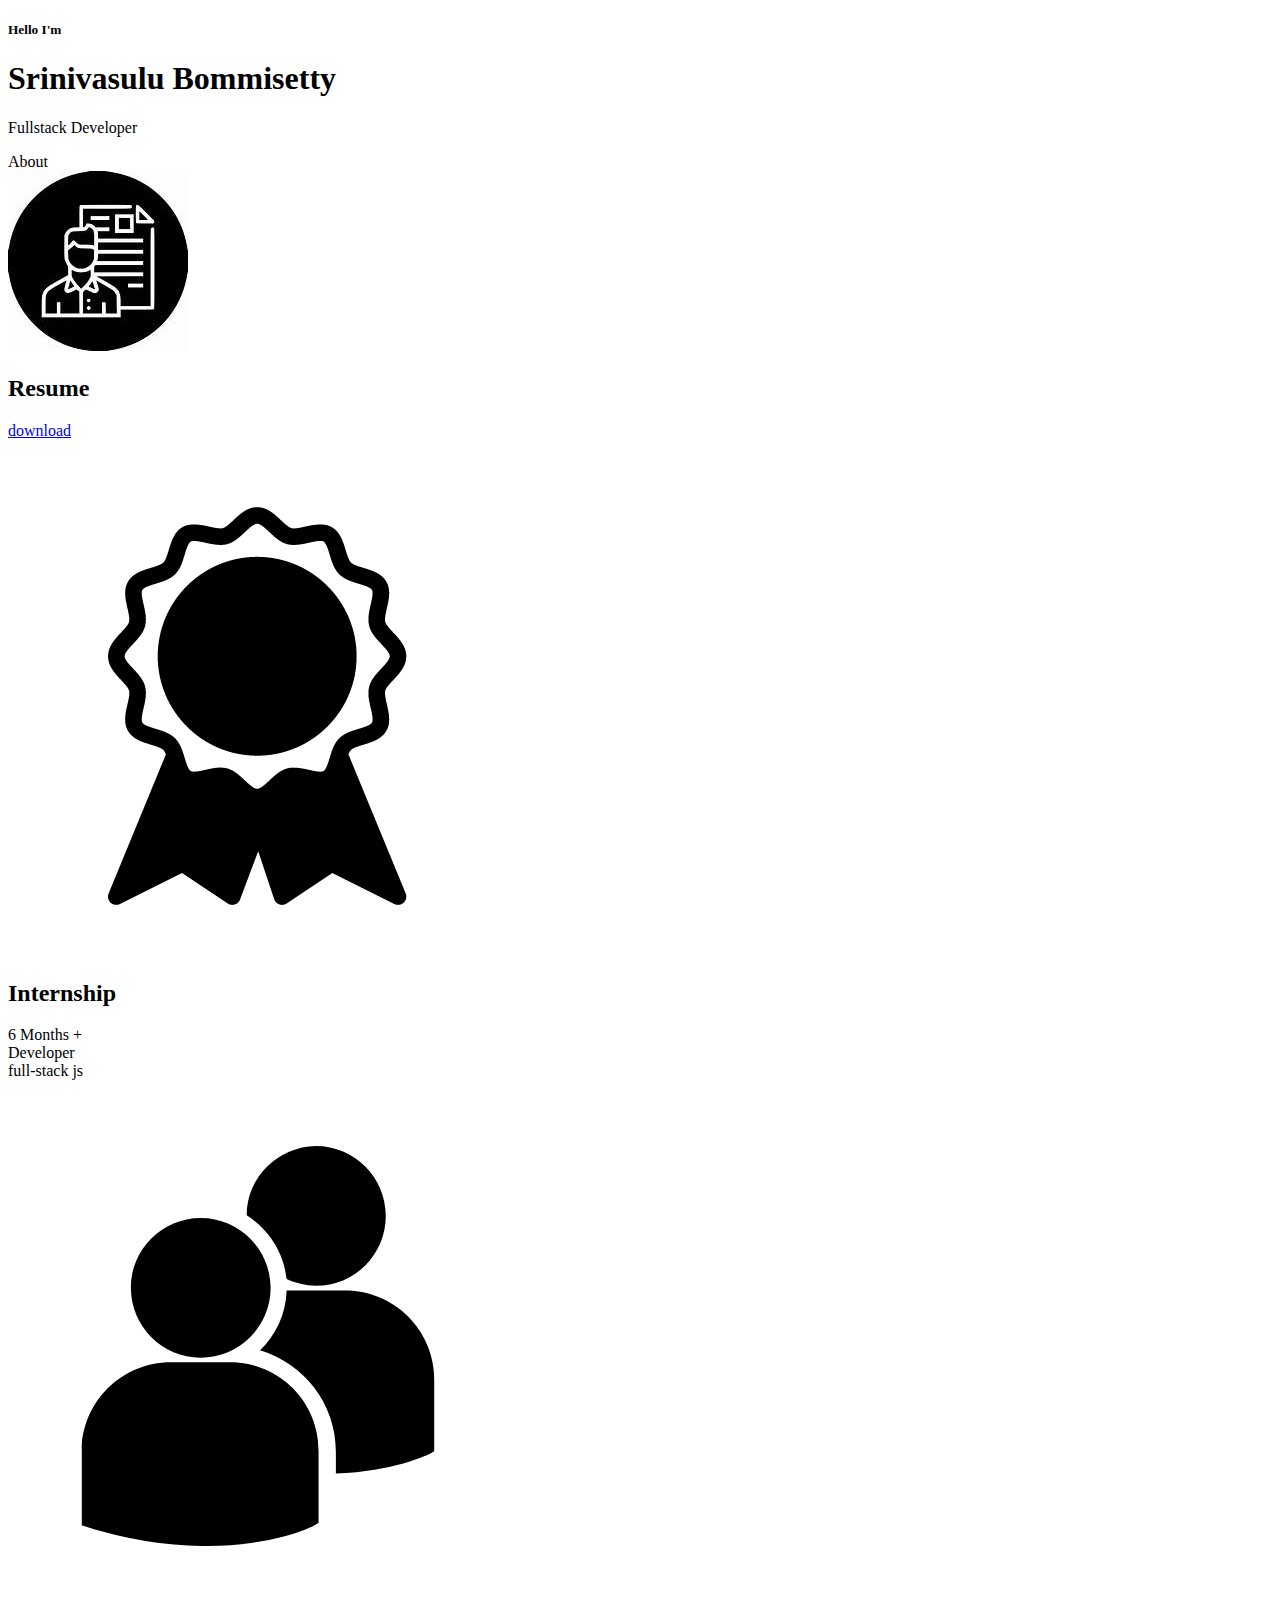
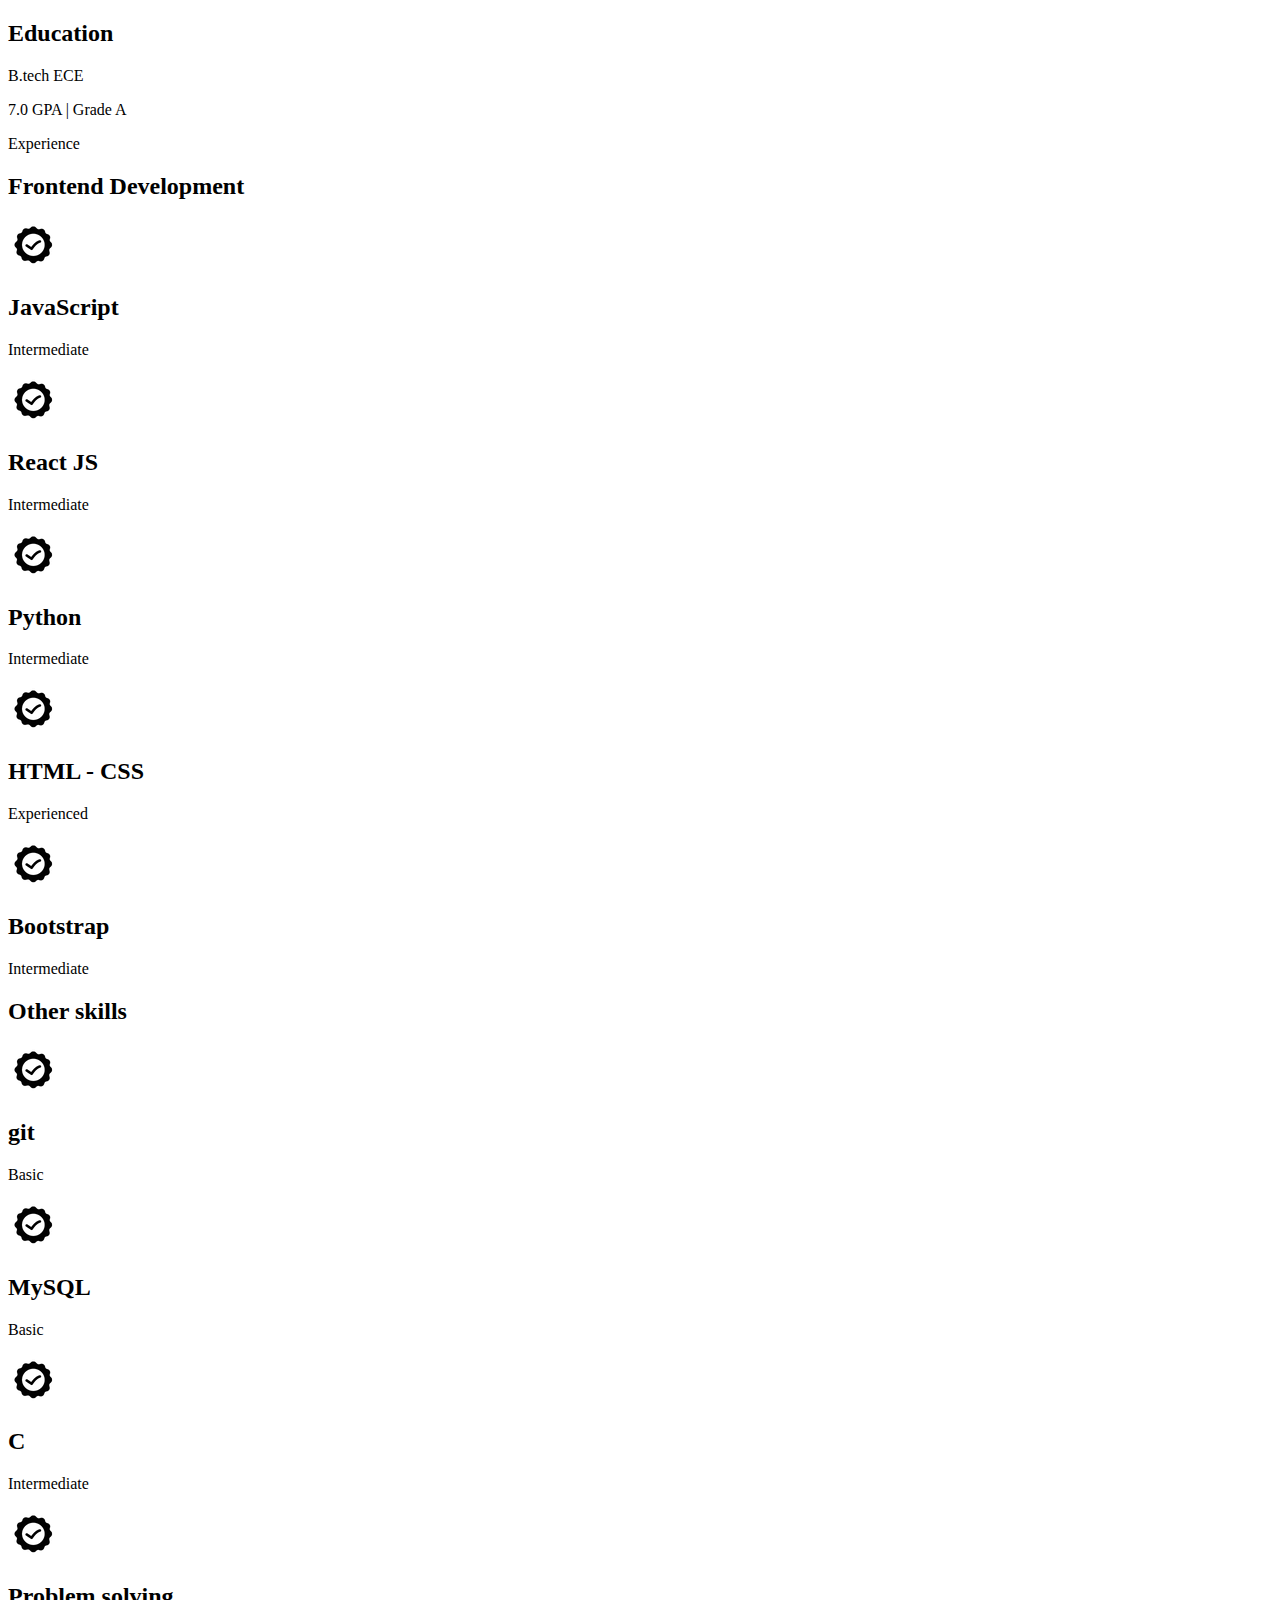
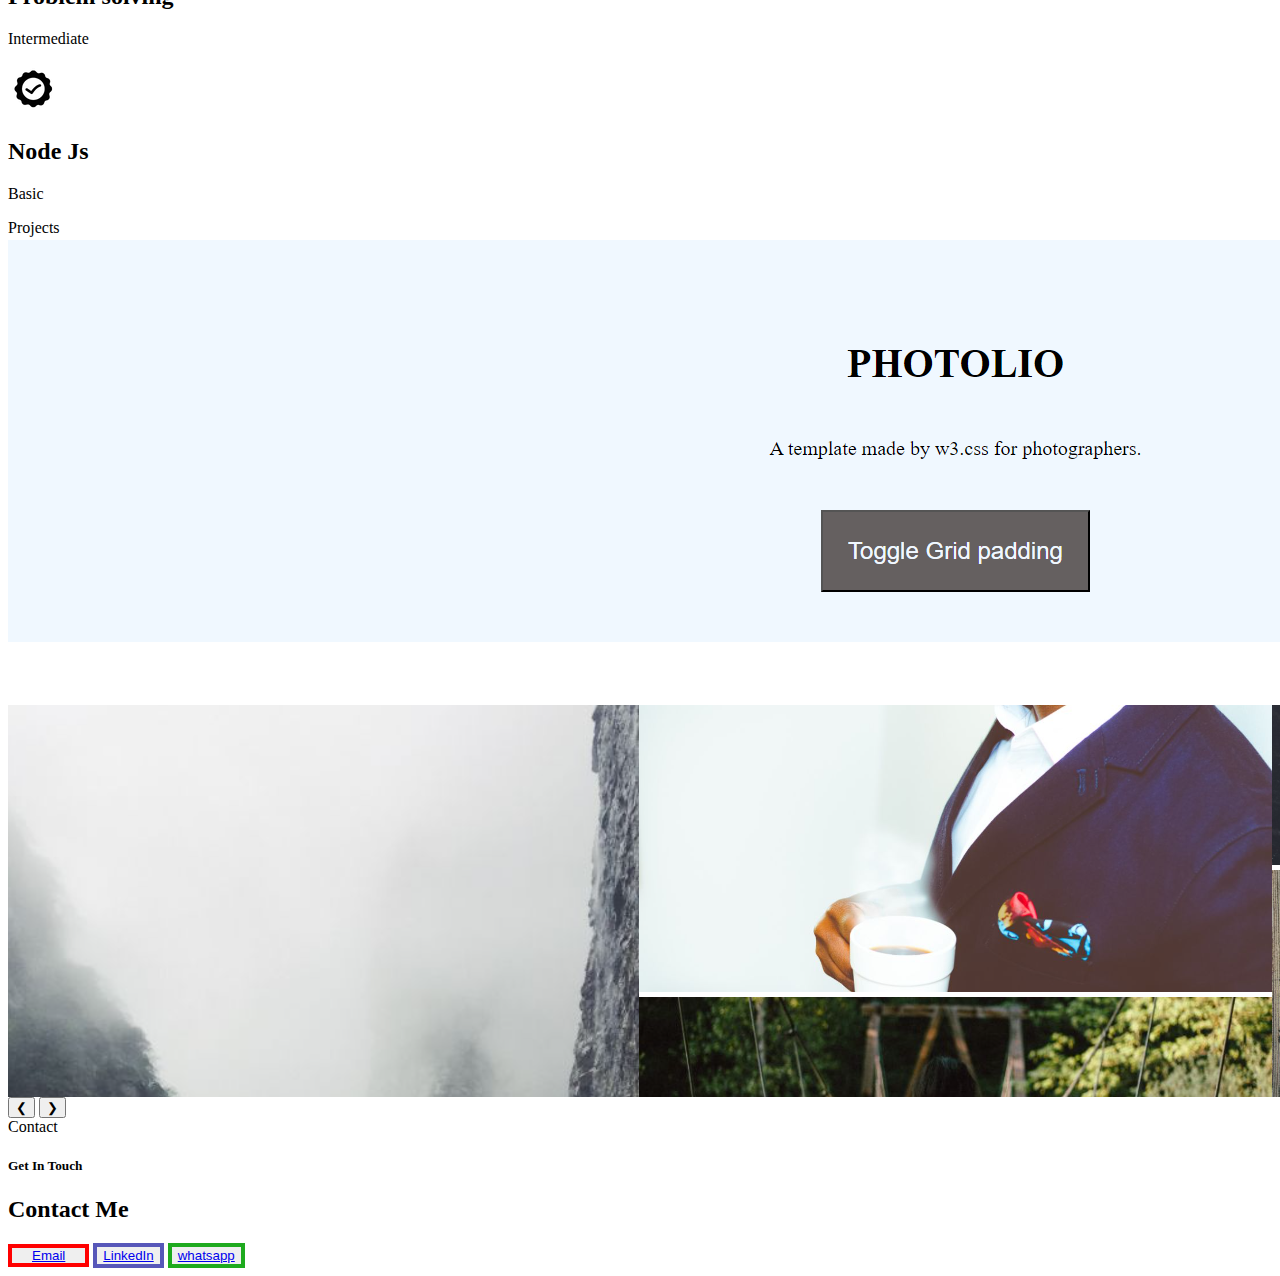
==== index.html @ ca57e783 "pushing portfolio" ====
<!DOCTYPE html>
<html lang="en">

<head>
  <meta charset="UTF-8" />
  <meta http-equiv="X-UA-Compatible" content="IE=edge" />
  <meta name="viewport" content="width=device-width, initial-scale=1.0" />
  <title>srinu portfolio</title>
  <!-- <link rel="stylesheet" href="./css/animation-classes.css" /> -->
  <link rel="icon" type="image/x-icon" href="./assets/icons/favicon.ico" />
  <script src="./js/animation.js" defer></script>
  <script src="./js/color-mode.js" defer></script>
  <script src="./js/project-slideshow.js" defer></script>
  <link rel="stylesheet" href="./css/style.css" />
  <link rel="stylesheet" href="./css/animation.css" />
  <link rel="stylesheet" href="./css/color-mode.css" />
</head>
<!-- Google tag (gtag.js) -->
<script async src="https://www.googletagmanager.com/gtag/js?id=G-M9TJG85XNM"></script>
<script>
  window.dataLayer = window.dataLayer || [];
  function gtag(){dataLayer.push(arguments);}
  gtag('js', new Date());

  gtag('config', 'G-M9TJG85XNM');
</script>




<body> 
  <div id="hero">
    <h5>Hello I'm</h5>
    <h1>Srinivasulu Bommisetty</h1>
    <p>Fullstack Developer</p>

    <div id="hero__animation">
      <div id="hero__animation__img"></div>
    </div>
  </div>


  <nav id="grid">
    <div id="grid__tl">
      <div id="grid__tl__btn">About</div>
      <div id="grid__tl__content">
        <div class="cards">


          <div class="cards__content">
            <article>
              <img src="./assets/icons/th.jpeg" alt="Education icon" class="icon" />
              <h2>Resume</h2>
              
                <p class="dwn"><a href="./assets/icons/bommisetty_srinivasulu.pdf" class="Download" download="./assets/icons/bommisetty_srinivasulu.pdf">download</a></p>
              </a>
            </article>
          </div>

          <div class="cards__content">
            <article>
              <img src="./assets/icons/experience.png" alt="Experience icon" class="icon" />
              <h2>Internship</h2>
              <p>
                6 Months + <br />
                Developer <br />
                full-stack js
              </p>
            </article>
          </div>

          <div class="cards__content">
            <article>
              <img src="./assets/icons/education.png" alt="Education icon" class="icon" />
              <h2>Education</h2>
              <p>B.tech ECE</p>
              <p>7.0 GPA | Grade A</p>
            </article>
          </div>

        </div>
      </div>
    </div>


    <div id="grid__tr">
      <div id="grid__tr__btn">Experience</div>
      <div id="grid__tr__content">
        <div class="cards experience">


          <article class="experience__skill">
            <h2>Frontend Development</h2>
   
            <div>
              <img src="./assets/icons/checkmark.png" alt="Checkmark icon" class="icon" />
              <div>
                <h2>JavaScript</h2>
                <p>Intermediate</p>
              </div>
            </div>

            <div>
              <img src="./assets/icons/checkmark.png" alt="Checkmark icon" class="icon" />
              <div>
                <h2>React JS</h2>
                <p>Intermediate</p>
              </div>
            </div>

            <div>
              <img src="./assets/icons/checkmark.png" alt="Checkmark icon" class="icon" />
              <div>
                <h2>Python</h2>
                <p>Intermediate</p>
              </div>
            </div>

            <div>
              <img src="./assets/icons/checkmark.png" alt="Checkmark icon" class="icon" />
              <div>
                <h2>HTML - CSS</h2>
                <p>Experienced</p>
              </div>
            </div>

            <div>
              <img src="./assets/icons/checkmark.png" alt="Checkmark icon" class="icon" />
              <div>
                <h2>Bootstrap</h2>
                <p>Intermediate</p>
              </div>
            </div>


          </article>
          <article class="experience__skill">
            <h2>Other skills</h2>

            <div>
              <img src="./assets/icons/checkmark.png" alt="Checkmark icon" class="icon" />
              <div>
                <h2>git</h2>
                <p>Basic</p>
              </div>
            </div>

            <div>
              <img src="./assets/icons/checkmark.png" alt="Checkmark icon" class="icon" />
              <div>
                <h2>MySQL</h2>
                <p>Basic</p>
              </div>
            </div>

            <div>
              <img src="./assets/icons/checkmark.png" alt="Checkmark icon" class="icon" />
              <div>
                <h2>C</h2>
                <p>Intermediate</p>
              </div>
            </div>

            <div>
              <img src="./assets/icons/checkmark.png" alt="Checkmark icon" class="icon" />
              <div>
                <h2>Problem solving</h2>
                <p>Intermediate</p>
              </div>
            </div>

            <div>
              <img src="./assets/icons/checkmark.png" alt="Checkmark icon" class="icon" />
              <div>
                <h2>Node Js</h2>
                <p>Basic</p>
              </div>
            </div>

          </article>
        </div>
      </div>
    </div>

    <div id="grid__bl">
      <div id="grid__bl__btn">Projects</div>
      <div id="grid__bl__content">
        <div id="grid__bl__content__projects">


          <div class="project p-1">
            <img class="project__img project-1" src="assets/portfolio-projects/potolio.png" alt="Project 1" />
            <h2 class="project__title">PhotolioTemplete</h2>
            <button st class="btn">
              <a href="https://srinu0012.github.io/photolioTemplete/" class="Download">Demo</a>
            </button>
            <button class="btn" >
              <a href="https://github.com/srinu0012/photolioTemplete.git" class="Download">GitHub</a>
            </button>
          </div>

          <div class="project p-2">
            <img class="project__img project-2" src="assets/portfolio-projects/catalyst.png" alt="Project 2" />
            <h2 class="project__title"></h2>
            <h2 class="project__title">Catalyst</h2>
            <button class="btn" >
              <a href="https://srinu0012.github.io/catalyst/" class="Download">Demo</a>  
            </button>
            <button class="btn">
              <a href="https://github.com/srinu0012/catalyst.git" class="Download">GitHub</a>
            </button>
          </div>

          <div class="project p-3">
            <img class="project__img project-3" src="assets/portfolio-projects/itachi.png" alt="Project 3" />
            <h2 class="project__title">Itachi theme login page</h2>
            <button class="btn"
              >
              <a href="https://srinu0012.github.io/itachi/?#" class="Download">Demo</a>
            </button>
            <button class="btn"
              >
              <a href="https://github.com/srinu0012/itachi.git" class="Download">GitHub</a>
            </button>
          </div>

          <div class="project p-4">
            <img class="project__img project-4" src="assets/portfolio-projects/ibomma.png" alt="Project 3" />
            <h2 class="project__title">ibooma Clone</h2>
            <button class="btn" >
            <a href="https://srinu0012.github.io/iboomaClone/" class="Download">Demo</a>
            </button>
            <button class="btn" >
              <a href="https://github.com/srinu0012/iboomaClone.git" class="Download">GitHub </a>
            </button>
          </div>

          

          <button class="arrow" onclick="navigateProject(-1)">
            &#10094;
          </button>
          <button class="arrow" onclick="navigateProject(1)">&#10095;</button>
        
        </div>
      </div>
    </div>


    <div id="grid__br">
      <div id="grid__br__btn">Contact</div>
      <div id="grid__br__content">
        <h5 class="contact-text">Get In Touch</h5>
        <h2 class="contact-text">Contact Me</h2>
        <div>

        
            <button style=" border: 4px solid red; padding: 0px 20px; " class="btn btn-contact">
              <a href="mailto:bommisettysrinivasulu10@gmail.com" class="Download">Email</a>
            </button>
          </a>

        

          <button style="border: 4px solid rgb(87, 87, 185);" class="btn btn-contact"
          >
          
            <a href="https://www.linkedin.com/in/b-srinivasulu-b6a83a265/" class="Download">LinkedIn</a>
          </button>

          <button style="border: 4px solid rgb(30, 170, 30);" class="btn btn-contact">
          <a href="http://wa.me/+917680995139?text=hi i want to contact you." class="Download">whatsapp</a>
          </button>

        </div>
      </div>
    </div>


  </nav>
  <div id="color-mode" style="background-color: rgb(93, 93, 93);">
    <div id="toggle-button" class="icon" style="background-color: white; border-radius: 50px;">
    </div>
  </div>

</body>
</html>
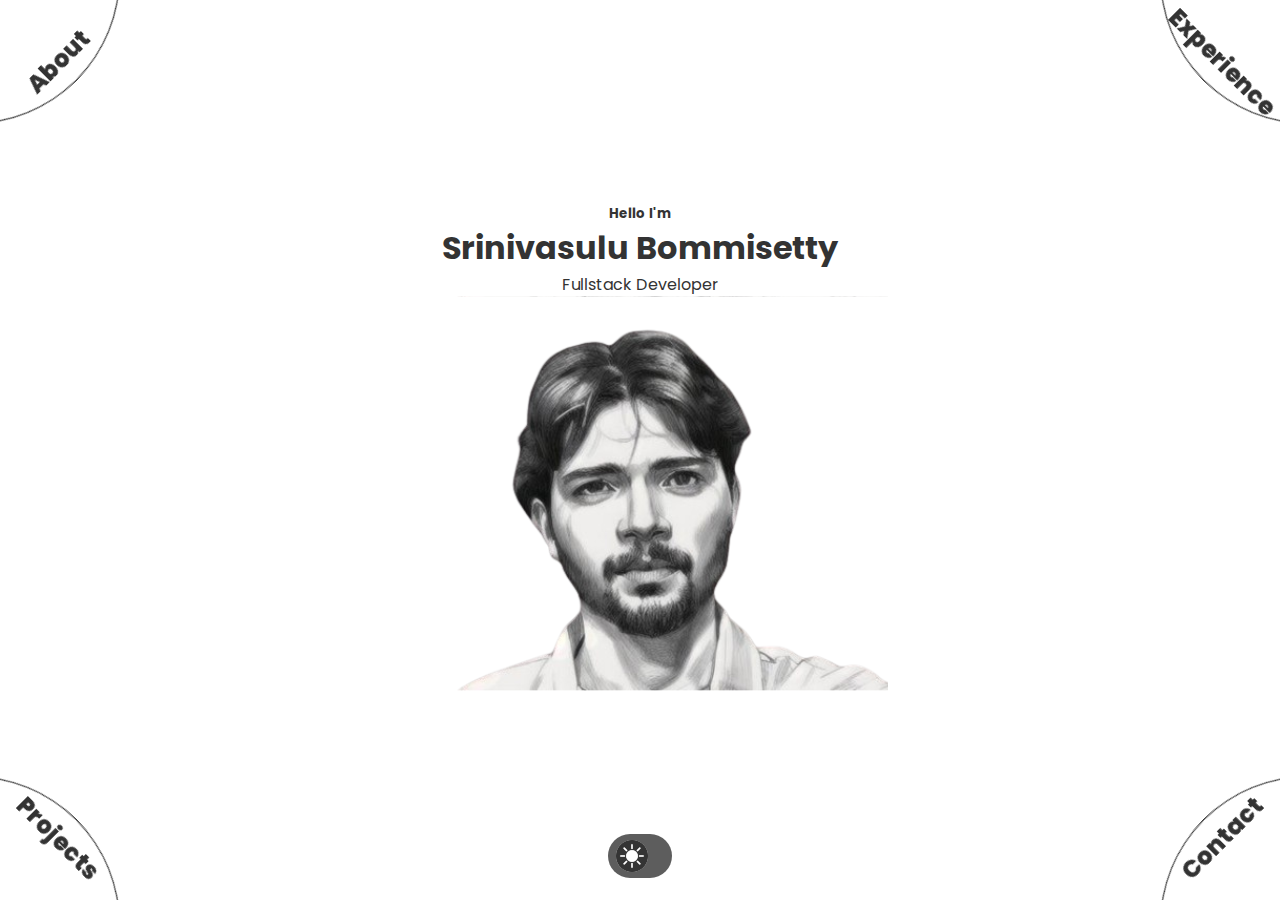
==== commit 89d78d50: "adding skills" ====
--- a/index.html
+++ b/index.html
@@ -11,9 +11,9 @@
   <script src="./js/animation.js" defer></script>
   <script src="./js/color-mode.js" defer></script>
   <script src="./js/project-slideshow.js" defer></script>
-  <link rel="stylesheet" href="./css/style.css" />
-  <link rel="stylesheet" href="./css/animation.css" />
-  <link rel="stylesheet" href="./css/color-mode.css" />
+  <link rel="stylesheet" href="./Css/style.css" />
+  <link rel="stylesheet" href="./Css/animation.css" />
+  <link rel="stylesheet" href="./Css/color-mode.css" />
 </head>
 <!-- Google tag (gtag.js) -->
 <script async src="https://www.googletagmanager.com/gtag/js?id=G-M9TJG85XNM"></script>
@@ -29,6 +29,7 @@
 
 
 <body> 
+  <!-- nameappend -->
   <div id="hero">
     <h5>Hello I'm</h5>
     <h1>Srinivasulu Bommisetty</h1>
@@ -141,7 +142,15 @@
               <img src="./assets/icons/checkmark.png" alt="Checkmark icon" class="icon" />
               <div>
                 <h2>git</h2>
-                <p>Basic</p>
+                <p>Intermediate</p>
+              </div>
+            </div>
+
+            <div>
+              <img src="./assets/icons/checkmark.png" alt="Checkmark icon" class="icon" />
+              <div>
+                <h2>MangoDB</h2>
+                <p>basics</p>
               </div>
             </div>
 
@@ -149,7 +158,7 @@
               <img src="./assets/icons/checkmark.png" alt="Checkmark icon" class="icon" />
               <div>
                 <h2>MySQL</h2>
-                <p>Basic</p>
+                <p>Intermediate</p>
               </div>
             </div>
 
@@ -173,7 +182,7 @@
               <img src="./assets/icons/checkmark.png" alt="Checkmark icon" class="icon" />
               <div>
                 <h2>Node Js</h2>
-                <p>Basic</p>
+                <p>Intermediate</p>
               </div>
             </div>
 
@@ -186,6 +195,28 @@
       <div id="grid__bl__btn">Projects</div>
       <div id="grid__bl__content">
         <div id="grid__bl__content__projects">
+
+
+          <div class="project p-7">
+            <img class="project__img project-4" src="assets/portfolio-projects/face-expression.png" alt="Project 3" />
+            <h2 class="project__title">Face Recognition</h2>
+            <button class="btn" >
+            <a href="https://67432437969e409af52ea3c8--moonlit-caramel-e7724a.netlify.app/" class="Download">Demo</a>
+            </button>
+            <button class="btn" >
+              <a href="https://github.com/srinu0012/face_expression_detection_HTML_CSS_JS_FACEAPI.git" class="Download">GitHub </a>
+            </button>
+          </div>
+          <div class="project p-8">
+            <img class="project__img project-4" src="assets/portfolio-projects/hand-recognition.png" alt="Project 3" />
+            <h2 class="project__title">ibooma Clone</h2>
+            <button class="btn" >
+            <a href="https://67431d22ffada194f6b920bc--resilient-tanuki-57781f.netlify.app/" class="Download">Demo</a>
+            </button>
+            <button class="btn" >
+              <a href="https://github.com/srinu0012/hand_gesture_recognition_react.git" class="Download">GitHub </a>
+            </button>
+          </div>
 
 
           <div class="project p-1">
@@ -232,6 +263,29 @@
             </button>
             <button class="btn" >
               <a href="https://github.com/srinu0012/iboomaClone.git" class="Download">GitHub </a>
+            </button>
+          </div>
+
+          <div class="project p-5">
+            <img class="project__img project-4" src="assets/portfolio-projects/todo_list_with_voice.png" alt="Project 3" />
+            <h2 class="project__title">Enhanced Voice recognition TodoLIst</h2>
+            <button class="btn" >
+            <a href="https://67568e1f8fe326988ca258c1--voice-recogintion-todo-list-react.netlify.app/" class="Download">Demo</a>
+            </button>
+            <button class="btn" >
+              <a href="https://github.com/srinu0012/Todo-list_With_speech_recognition_react.git" class="Download">GitHub </a>
+            </button>
+          </div>
+
+
+          <div class="project p-6">
+            <img class="project__img project-4" src="assets/portfolio-projects/whetherApp.png" alt="Project 3" />
+            <h2 class="project__title">ibooma Clone</h2>
+            <button class="btn" >
+            <a href="https://srinu0012.github.io/current_city_whether-HTML-CSS-JAVASCRIPT-/" class="Download">Demo</a>
+            </button>
+            <button class="btn" >
+              <a href="https://github.com/srinu0012/current_city_whether-HTML-CSS-JAVASCRIPT-.git" class="Download">GitHub </a>
             </button>
           </div>
 
--- a/Css/style.css
+++ b/Css/style.css
@@ -0,0 +1,391 @@
+/* CUSTOM FONT */
+
+@import url("https://fonts.googleapis.com/css2?family=Poppins:wght@200;300;400;500;600&display=swap");
+
+/* GENERAL */
+
+body {
+  font-family: "Poppins", sans-serif;
+  background: var(--bg);
+  color: var(--text);
+  height: 100%;
+  width: 100%;
+  margin: 0;
+  -webkit-tap-highlight-color: transparent;
+}
+
+h1,
+h2,
+h5,
+p {
+  margin: 0;
+}
+
+.Download{
+  text-decoration: none;
+  color: rgba(39, 156, 146, 0.679);
+}
+
+.icon {
+  height: 2rem;
+  width: 2rem;
+  margin: 0 0.5rem;
+
+}
+
+/* HERO */
+
+#hero {
+  position: absolute;
+  top: 50%;
+  left: 50%;
+  transform: translate(-50%, -50%);
+  text-align: center;
+}
+
+#hero__animation {
+  animation-name: hover;
+  animation-duration: 1.5s;
+  animation-iteration-count: infinite;
+  animation-timing-function: ease-in-out;
+  height: 25rem;
+  width: 25rem;
+  max-height: 100vh;
+  max-width: 100vw;
+
+}
+
+#hero__animation__img {
+  background-image: var(--tl-1);
+  height: 80%;
+  width: 160%;
+  background-position: center;
+  background-size: cover;
+  position: absolute;
+  right: -12%;
+
+}
+
+/* GRID COMMON STYLES */
+
+#grid {
+  position: absolute;
+  display: grid;
+  grid-template-rows: 1fr 1fr;
+  grid-template-columns: 1fr 1fr;
+  height: 100vh;
+  width: 100vw;
+  overflow: hidden;
+}
+
+#grid__tl__btn,
+#grid__tr__btn,
+#grid__bl__btn,
+#grid__br__btn {
+  height: 18.75rem;
+  width: 18.75rem;
+  background: var(--bg);
+  color: var(--text);
+  border: var(--border);
+  position: fixed;
+  display: flex;
+  justify-content: center;
+  cursor: pointer;
+  text-align: center;
+  font-weight: 800;
+  font-size: 1.5rem;
+  z-index: 100;
+  border-radius: 50%;
+  transition: transform 0.2s ease-in-out;
+}
+
+#grid__tl__content,
+#grid__tr__content,
+#grid__bl__content,
+#grid__br__content {
+  position: absolute;
+  text-align: center;
+  transition: transform 0.3s ease-in-out;
+  color: var(--text-alt);
+}
+
+#grid__tl__btn,
+#grid__tr__btn {
+  padding-bottom: 0.5rem;
+  align-items: flex-end;
+}
+
+#grid__bl__btn,
+#grid__br__btn {
+  padding-top: 0.5rem;
+}
+
+#grid__tl__btn:active,
+#grid__br__btn:active {
+  transform: rotate(-45deg) scale(1.05);
+}
+
+#grid__tr__btn:active,
+#grid__bl__btn:active {
+  transform: rotate(45deg) scale(1.05);
+}
+
+/* TOP LEFT CORNER */
+
+#grid__tl__btn {
+  top: -11.5rem;
+  left: -11.5rem;
+  transform: rotate(-45deg);
+}
+
+#grid__tl__content {
+  width: 30vw;
+  top: 10vh;
+  left: 0;
+  transform: translateX(-100vw) translateY(-100vh);
+}
+
+article {
+  background: rgb(245, 245, 245);
+  font-size: 0.8rem;
+  list-style: none;
+  border: var(--border);
+  border-radius: 2rem;
+  padding: 0.5rem;
+  margin: 1rem;
+  width: 8.75rem;
+  min-width: 8.75rem;
+
+}
+
+article h2 {
+  font-size: 1rem;
+  padding: 0.3rem;
+}
+
+article p {
+  padding-bottom: 0.3rem;
+}
+
+article h2,
+article p {
+  color: #333;
+}
+
+.cards {
+  padding: 0;
+}
+
+.cards__content {
+  display: flex;
+  align-items: center;
+
+
+}
+
+.cards__content__text {
+  color: var(--text);
+  text-align: left;
+  margin: 0 1rem;
+}
+
+/* TOP RIGHT CORNER */
+
+#grid__tr__btn {
+  top: -11.5rem;
+  right: -11.5rem;
+  transform: rotate(45deg);
+}
+
+#grid__tr__content {
+  width: 30vw;
+  top: 10vh;
+  right: 0;
+  transform: translateX(100vw) translateY(-100vh);
+}
+
+.experience {
+  display: flex;
+  flex-wrap: wrap;
+  justify-content: center;
+  gap: 2rem;
+}
+
+.experience__skill {
+  display: flex;
+  flex-direction: column;
+  padding: 1.2rem;
+  gap: 0.2rem;
+  margin: 0;
+  width: fit-content;
+}
+
+.experience__skill div {
+  display: flex;
+  align-items: center;
+  width: 13.5rem;
+}
+
+.experience__skill div img {
+  padding: 0;
+  margin-right: 0.5rem;
+}
+
+.experience__skill div h2 {
+  text-align: left;
+}
+
+.experience__skill div p {
+  padding: 0;
+}
+
+.experience__skill div h2,
+.experience__skill div p {
+  font-size: 0.8rem;
+}
+
+.experience__skill div div {
+  justify-content: space-between;
+}
+
+/* BOTTOM LEFT CORNER */
+
+#grid__bl__btn {
+  bottom: -11.5rem;
+  left: -11.5rem;
+  transform: rotate(45deg);
+}
+
+#grid__bl__content {
+  width: 15rem;
+  bottom: 15vh;
+  left: 0;
+
+  transform: translateX(-100vw) translateY(100vh);
+}
+
+.project {
+  width: 70%;
+  display: flex;
+  flex-wrap: wrap;
+  border-radius: 1rem;
+  overflow: hidden;
+  margin: auto auto 0.5rem;
+  border: var(--border);
+  background: var(--bg-alt);
+
+}
+
+.project__img {
+  width: 100%;
+}
+
+.project__title {
+  width: 100%;
+  margin: 0;
+  padding: 0.3rem 0;
+  font-size: 1rem;
+}
+
+button {
+  background: var(--btn);
+  color: var(--btn-text);
+  border: none;
+  border-radius: 1rem;
+  padding: 0.5rem;
+
+}
+
+.btn {
+  border-radius: 0;
+  height: 3rem;
+  flex-basis: 50%;
+  font-weight: 600;
+}
+
+.arrow {
+  border: var(--border);
+  width: 3rem;
+  height: 2rem;
+  margin: 0;
+  padding: 0.2rem 0;
+}
+
+.btn,
+.arrow {
+  background: rgb(245, 245, 245);
+  color: #333;
+  transition: all 300ms ease;
+}
+
+.btn:active,
+.arrow:active {
+  background: var(--bg-alt);
+  color: white;
+  cursor: pointer;
+}
+
+.btn:hover,
+.arrow:hover {
+  cursor: pointer;
+}
+
+/* BOTTOM RIGHT CORNER */
+
+#grid__br__btn {
+  bottom: -11.5rem;
+  right: -11.5rem;
+  transform: rotate(-45deg);
+}
+
+#grid__br__content {
+  bottom: 0;
+  right: 0vw;
+  transform: translateX(100vw) translateY(100vh);
+}
+
+#grid__br__content div {
+  display: flex;
+  margin: 0.5rem auto;
+  gap: 1.2rem;
+  width: 17rem;
+}
+
+.contact-text {
+  color: var(--text);
+}
+
+.btn-contact {
+  border: var(--border);
+  border-radius: 2rem;
+}
+
+
+
+
+
+
+.resume {
+
+  border: 1px solid black;
+  border-radius: 15px;
+
+
+}
+
+.dwn {
+
+  background-color: black;
+  color: white;
+  border-radius: 25px;
+  padding: 5px;
+
+}
+
+.dwn:hover {
+
+  border: 1px solid black;
+  background-color: white;
+  color: black;
+
+}--- a/Css/animation.css
+++ b/Css/animation.css
@@ -0,0 +1,209 @@
+/* GENERAL ANIMATION SETTINGS */
+
+.animate-top-left,
+.reverse-animate-top-left,
+.animate-top-right,
+.reverse-animate-top-right,
+.animate-bottom-left,
+.reverse-animate-bottom-left,
+.animate-bottom-right,
+.reverse-animate-bottom-right {
+  animation-fill-mode: forwards;
+  animation-duration: 0.2s;
+  animation-iteration-count: 1;
+  animation-timing-function: ease-in-out;
+}
+
+/* HOVER ANIMATION */
+
+@keyframes hover {
+  0% {
+    transform: translateY(0);
+  }
+  50% {
+    transform: translateY(-5px);
+  }
+  100% {
+    transform: translateY(0);
+  }
+}
+
+/* ANIMATE TOP LEFT */
+
+.animate-top-left {
+  animation-name: top-left;
+}
+
+.reverse-animate-top-left {
+  animation-name: reverse-top-left;
+}
+
+@keyframes top-left {
+  0% {
+    background-image: var(--tl-1);
+  }
+  25% {
+    background-image: var(--tl-2);
+  }
+  50% {
+    background-image: var(--tl-3);
+  }
+  75% {
+    background-image: var(--tl-4);
+  }
+  100% {
+    background-image: var(--tl-5);
+  }
+}
+
+@keyframes reverse-top-left {
+  0% {
+    background-image: var(--tl-5);
+  }
+  25% {
+    background-image: var(--tl-4);
+  }
+  50% {
+    background-image: var(--tl-3);
+  }
+  75% {
+    background-image: var(--tl-2);
+  }
+  100% {
+    background-image: var(--tl-1);
+  }
+}
+.animate-top-right {
+  animation-name: top-right;
+}
+
+.reverse-animate-top-right {
+  animation-name: reverse-top-right;
+}
+
+@keyframes top-right {
+  0% {
+    background-image: var(--tr-1);
+  }
+  25% {
+    background-image: var(--tr-2);
+  }
+  50% {
+    background-image: var(--tr-3);
+  }
+  75% {
+    background-image: var(--tr-4);
+  }
+  100% {
+    background-image: var(--tr-5);
+  }
+}
+
+@keyframes reverse-top-right {
+  0% {
+    background-image: var(--tr-5);
+  }
+  25% {
+    background-image: var(--tr-4);
+  }
+  50% {
+    background-image: var(--tr-3);
+  }
+  75% {
+    background-image: var(--tr-2);
+  }
+  100% {
+    background-image: var(--tr-1);
+  }
+}
+
+/* ANIMATE BOTTOM RIGHT */
+
+.animate-bottom-right {
+  animation-name: bottom-right;
+}
+
+.reverse-animate-bottom-right {
+  animation-name: reverse-bottom-right;
+}
+
+@keyframes bottom-right {
+  0% {
+    background-image: var(--br-1);
+  }
+  25% {
+    background-image: var(--br-2);
+  }
+  50% {
+    background-image: var(--br-3);
+  }
+  75% {
+    background-image: var(--br-4);
+  }
+  100% {
+    background-image: var(--br-5);
+  }
+}
+
+@keyframes reverse-bottom-right {
+  0% {
+    background-image: var(--br-5);
+  }
+  25% {
+    background-image: var(--br-4);
+  }
+  50% {
+    background-image: var(--br-3);
+  }
+  75% {
+    background-image: var(--br-2);
+  }
+  100% {
+    background-image: var(--br-1);
+  }
+}
+/* ANIMATE BOTTOM LEFT */
+
+.animate-bottom-left {
+  animation-name: bottom-left;
+}
+
+.reverse-animate-bottom-left {
+  animation-name: reverse-bottom-left;
+}
+
+@keyframes bottom-left {
+  0% {
+    background-image: var(--bl-1);
+  }
+  25% {
+    background-image: var(--bl-2);
+  }
+  50% {
+    background-image: var(--bl-3);
+  }
+  75% {
+    background-image: var(--bl-4);
+  }
+  100% {
+    background-image: var(--bl-5);
+  }
+}
+
+@keyframes reverse-bottom-left {
+  0% {
+    background-image: var(--bl-5);
+  }
+  25% {
+    background-image: var(--bl-4);
+  }
+  50% {
+    background-image: var(--bl-3);
+  }
+  75% {
+    background-image: var(--bl-2);
+  }
+  100% {
+    background-image: var(--bl-1);
+  }
+}--- a/Css/color-mode.css
+++ b/Css/color-mode.css
@@ -0,0 +1,154 @@
+/* LIGHT MODE */
+
+body:after {
+    position: absolute;
+    width: 0;
+    height: 0;
+    overflow: hidden;
+    z-index: -1;
+    content: url(../assets/face-animation-light/bl-1.png)
+      url(../assets/face-animation-light/bl-2.png)
+      url(../assets/face-animation-light/bl-3.png)
+      url(../assets/face-animation-light/bl-4.png)
+      url(../assets/face-animation-light/bl-5.png)
+      url(../assets/face-animation-light/tr-1.png)
+      url(../assets/face-animation-light/tr-2.png)
+      url(../assets/face-animation-light/tr-3.png)
+      url(../assets/face-animation-light/tr-4.png)
+      url(../assets/face-animation-light/tr-5.png)
+      url(../assets/face-animation-light/bl-1.png)
+      url(../assets/face-animation-light/bl-2.png)
+      url(../assets/face-animation-light/bl-3.png)
+      url(../assets/face-animation-light/bl-4.png)
+      url(../assets/face-animation-light/bl-5.png)
+      url(../assets/face-animation-light/br-1.png)
+      url(../assets/face-animation-light/br-2.png)
+      url(../assets/face-animation-light/br-3.png)
+      url(../assets/face-animation-light/br-4.png)
+      url(../assets/face-animation-light/br-5.png)
+      url(../assets/face-animation-dark/blw-1.png)
+      url(../assets/face-animation-dark/blw-2.png)
+      url(../assets/face-animation-dark/blw-3.png)
+      url(../assets/face-animation-dark/blw-4.png)
+      url(../assets/face-animation-dark/blw-5.png)
+      url(../assets/face-animation-dark/trw-1.png)
+      url(../assets/face-animation-dark/trw-2.png)
+      url(../assets/face-animation-dark/trw-3.png)
+      url(../assets/face-animation-dark/trw-4.png)
+      url(../assets/face-animation-dark/trw-5.png)
+      url(../assets/face-animation-dark/blw-1.png)
+      url(../assets/face-animation-dark/blw-2.png)
+      url(../assets/face-animation-dark/blw-3.png)
+      url(../assets/face-animation-dark/blw-4.png)
+      url(../assets/face-animation-dark/blw-5.png)
+      url(../assets/face-animation-dark/brw-1.png)
+      url(../assets/face-animation-dark/brw-2.png)
+      url(../assets/face-animation-dark/brw-3.png)
+      url(../assets/face-animation-dark/brw-4.png)
+      url(../assets/face-animation-dark/brw-5.png);
+  }
+  
+  :root {
+    /* Colors */
+    --bg: #fff;
+    --bg-alt: #333;
+    --bg-alt-2: #f0f0f0;
+    --bg-transparent: #ffffffe8;
+    --border: 0.01rem solid #333;
+    --text: #333;
+    --text-alt: #fff;
+  
+    /* Face animations */
+    --tl-1: url(../assets/face-animation-light/tl-1.png);
+    --tl-2: url(../assets/face-animation-light/tl-2.png);
+    --tl-3: url(../assets/face-animation-light/tl-3.png);
+    --tl-4: url(../assets/face-animation-light/tl-4.png);
+    --tl-5: url(../assets/face-animation-light/tl-5.png);
+  
+    --tr-1: url(../assets/face-animation-light/tr-1.png);
+    --tr-2: url(../assets/face-animation-light/tr-2.png);
+    --tr-3: url(../assets/face-animation-light/tr-3.png);
+    --tr-4: url(../assets/face-animation-light/tr-4.png);
+    --tr-5: url(../assets/face-animation-light/tr-5.png);
+  
+    --bl-1: url(../assets/face-animation-light/bl-1.png);
+    --bl-2: url(../assets/face-animation-light/bl-2.png);
+    --bl-3: url(../assets/face-animation-light/bl-3.png);
+    --bl-4: url(../assets/face-animation-light/bl-4.png);
+    --bl-5: url(../assets/face-animation-light/bl-5.png);
+  
+    --br-1: url(../assets/face-animation-light/br-1.png);
+    --br-2: url(../assets/face-animation-light/br-2.png);
+    --br-3: url(../assets/face-animation-light/br-3.png);
+    --br-4: url(../assets/face-animation-light/br-4.png);
+    --br-5: url(../assets/face-animation-light/br-5.png);
+  
+    --sun: url(../assets/icons/sun.png);
+  }
+  
+  /* DARK MODE */
+  
+  :root.dark-mode {
+    --bg: #202124;
+    --bg-alt: #3c3d40;
+    --bg-alt-2: #333;
+    --bg-transparent: #333333f5;
+    --border: 0.01rem solid #5a5a5a;
+    --text: #fff;
+  
+    --tl-1: url(../assets/face-animation-dark/tlw-1.png);
+    --tl-2: url(../assets/face-animation-dark/tlw-2.png);
+    --tl-3: url(../assets/face-animation-dark/tlw-3.png);
+    --tl-4: url(../assets/face-animation-dark/tlw-4.png);
+    --tl-5: url(../assets/face-animation-dark/tlw-5.png);
+  
+    --tr-1: url(../assets/face-animation-dark/trw-1.png);
+    --tr-2: url(../assets/face-animation-dark/trw-2.png);
+    --tr-3: url(../assets/face-animation-dark/trw-3.png);
+    --tr-4: url(../assets/face-animation-dark/trw-4.png);
+    --tr-5: url(../assets/face-animation-dark/trw-5.png);
+  
+    --bl-1: url(../assets/face-animation-dark/blw-1.png);
+    --bl-2: url(../assets/face-animation-dark/blw-2.png);
+    --bl-3: url(../assets/face-animation-dark/blw-3.png);
+    --bl-4: url(../assets/face-animation-dark/blw-4.png);
+    --bl-5: url(../assets/face-animation-dark/blw-5.png);
+  
+    --br-1: url(../assets/face-animation-dark/brw-1.png);
+    --br-2: url(../assets/face-animation-dark/brw-2.png);
+    --br-3: url(../assets/face-animation-dark/brw-3.png);
+    --br-4: url(../assets/face-animation-dark/brw-4.png);
+    --br-5: url(../assets/face-animation-dark/brw-5.png);
+  
+    --moon: url(../assets/icons/moon.png);
+  }
+  
+  /* COLOR MODE TOGGLE BUTTON */
+  
+  #color-mode {
+    background: var(--bg-alt-2);
+    height: 2.75rem;
+    width: 4rem;
+    border-radius: 3rem;
+    display: flex;
+    align-items: center;
+    justify-content: flex-start;
+    position: absolute;
+    bottom: 0;
+    left: 50%;
+    transform: translate(-50%, -50%);
+  }
+  
+  #toggle-button {
+    background-image: var(--sun);
+    background-size: cover;
+    cursor: pointer;
+  }
+  
+  .dark-mode #toggle-button {
+    background-image: var(--moon);
+  }
+  
+  .dark-mode #color-mode {
+    justify-content: flex-end;
+  }